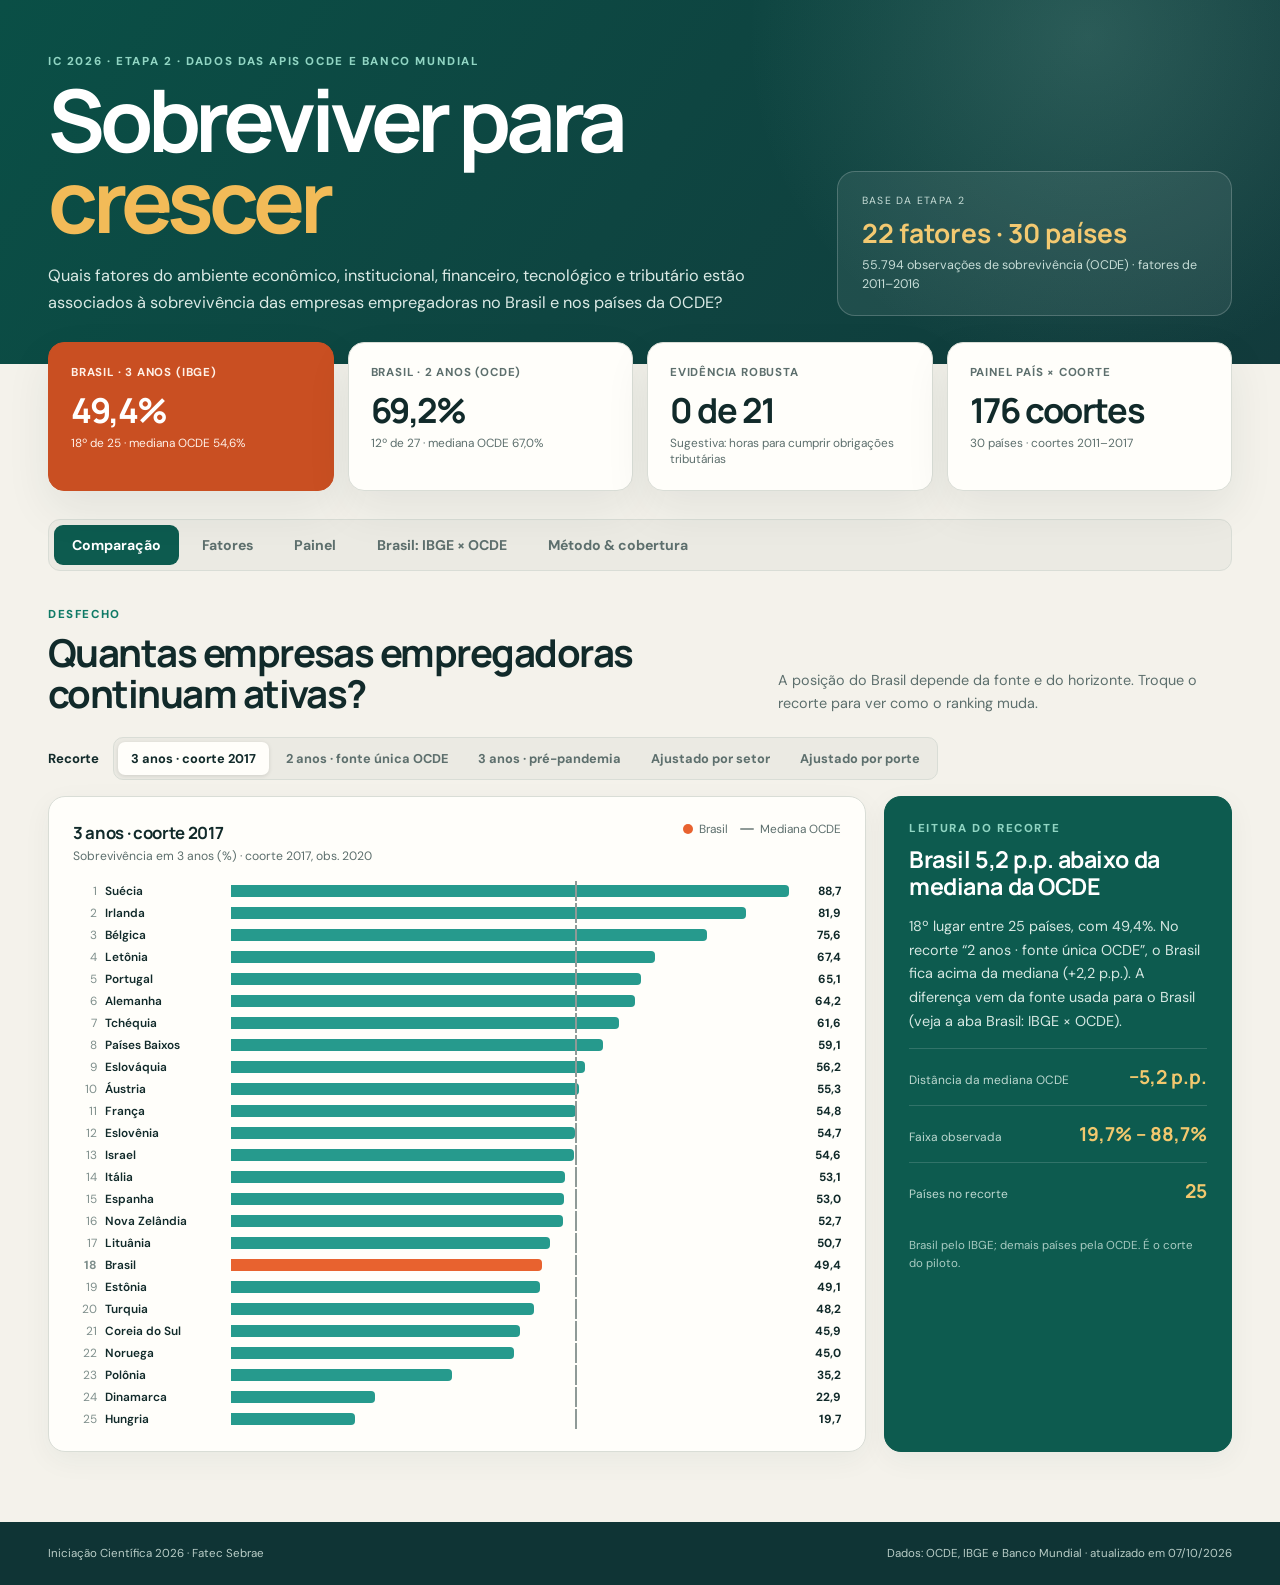
==== dashboard/index.html @ 199f6885 "Add files via upload" ====
<!doctype html>
<html lang="pt-BR">
<head>
  <meta charset="utf-8">
  <meta name="viewport" content="width=device-width, initial-scale=1">
  <meta name="description" content="Sobrevivência de empresas empregadoras no Brasil e em países da OCDE: comparação e fatores associados.">
  <title>Sobreviver para crescer</title>
  <link rel="stylesheet" href="assets/styles.css">
</head>
<body>
  <header class="hero">
    <div class="hero__inner">
      <div>
        <p class="eyebrow">IC 2026 · ETAPA 2 · DADOS DAS APIs OCDE E BANCO MUNDIAL</p>
        <h1>Sobreviver para <span>crescer</span></h1>
        <p class="hero__copy">Quais fatores do ambiente econômico, institucional, financeiro, tecnológico e tributário estão associados à sobrevivência das empresas empregadoras no Brasil e nos países da OCDE?</p>
      </div>
      <div class="hero__stamp" aria-label="Base de dados">
        <small>BASE DA ETAPA 2</small>
        <strong id="stamp-main">—</strong>
        <span id="stamp-sub">—</span>
      </div>
    </div>
  </header>

  <main>
    <section class="kpis" aria-label="Indicadores principais">
      <article class="kpi kpi--accent"><span>Brasil · 3 anos (IBGE)</span><strong id="kpi-a1">—</strong><small id="kpi-a1-sub">—</small></article>
      <article class="kpi"><span>Brasil · 2 anos (OCDE)</span><strong id="kpi-b">—</strong><small id="kpi-b-sub">—</small></article>
      <article class="kpi"><span>Evidência robusta</span><strong id="kpi-robust">—</strong><small id="kpi-robust-sub">—</small></article>
      <article class="kpi"><span>Painel país × coorte</span><strong id="kpi-panel">—</strong><small id="kpi-panel-sub">—</small></article>
    </section>

    <nav class="tabs" aria-label="Seções do dashboard" role="tablist">
      <button class="tab is-active" data-tab="comparison" role="tab">Comparação</button>
      <button class="tab" data-tab="factors" role="tab">Fatores</button>
      <button class="tab" data-tab="panel" role="tab">Painel</button>
      <button class="tab" data-tab="brazil" role="tab">Brasil: IBGE × OCDE</button>
      <button class="tab" data-tab="method" role="tab">Método & cobertura</button>
    </nav>

    <!-- COMPARAÇÃO -->
    <section class="tab-panel is-active" id="comparison">
      <div class="section-heading">
        <div><p class="eyebrow">DESFECHO</p><h2>Quantas empresas empregadoras continuam ativas?</h2></div>
        <p>A posição do Brasil depende da fonte e do horizonte. Troque o recorte para ver como o ranking muda.</p>
      </div>
      <div class="filter-row">
        <label for="design-select">Recorte</label>
        <div class="segmented" id="design-select" role="radiogroup" aria-label="Recorte analítico"></div>
      </div>
      <div class="grid grid--ranking">
        <article class="card chart-card">
          <div class="card__header">
            <div><h3 id="ranking-title">—</h3><p id="ranking-sub">—</p></div>
            <span class="legend"><i class="sw sw--brazil"></i>Brasil <i class="sw sw--median"></i>Mediana OCDE</span>
          </div>
          <div id="ranking-chart" class="ranking-chart" aria-label="Ranking das taxas de sobrevivência"></div>
        </article>
        <aside class="card insight-card">
          <p class="eyebrow">LEITURA DO RECORTE</p>
          <h3 id="comparison-headline">—</h3>
          <p id="comparison-text">—</p>
          <div class="mini-stat"><span>Distância da mediana OCDE</span><strong id="median-gap">—</strong></div>
          <div class="mini-stat"><span>Faixa observada</span><strong id="observed-range">—</strong></div>
          <div class="mini-stat"><span>Países no recorte</span><strong id="design-n">—</strong></div>
          <p class="microcopy" id="design-note">—</p>
        </aside>
      </div>
    </section>

    <!-- FATORES -->
    <section class="tab-panel" id="factors">
      <div class="section-heading">
        <div><p class="eyebrow">FATORES ANTERIORES À COORTE</p><h2>O que caminha junto com a sobrevivência?</h2></div>
        <p>Os 22 indicadores são medidos antes do nascimento das empresas. Uma associação só merece destaque se aparecer com o mesmo sinal em todos os recortes.</p>
      </div>
      <div class="filter-row">
        <label for="factor-select">Fator</label>
        <select id="factor-select"></select>
        <label for="factor-design">Recorte</label>
        <select id="factor-design"></select>
      </div>
      <div class="metric-strip">
        <div><span>Pearson r</span><strong id="metric-pearson">—</strong></div>
        <div><span>Spearman ρ</span><strong id="metric-spearman">—</strong></div>
        <div><span>Países</span><strong id="metric-n">—</strong></div>
        <div><span>p nominal</span><strong id="metric-p">—</strong></div>
        <div><span>q (Benjamini–Hochberg)</span><strong id="metric-q">—</strong></div>
        <div><span>Classificação</span><strong id="metric-evidence">—</strong></div>
      </div>
      <div class="grid grid--factors">
        <article class="card chart-card">
          <div class="card__header">
            <div><h3 id="scatter-title">—</h3><p id="scatter-sub">—</p></div>
            <span class="legend"><i class="sw sw--brazil"></i>Brasil <i class="sw sw--oecd"></i>OCDE</span>
          </div>
          <div id="scatter-chart" class="scatter-wrap"></div>
          <p class="chart-note" id="stability-note">—</p>
        </article>
        <aside class="card">
          <div class="card__header"><div><h3>Como ler</h3><p>Critério de classificação</p></div></div>
          <dl class="evidence-key">
            <dt><span class="badge badge--robusta">Robusta</span></dt><dd>Mesmo sinal em todos os recortes, p &lt; 0,05 em 3 ou mais e q &lt; 0,10 no painel ou em A1.</dd>
            <dt><span class="badge badge--sugestiva">Sugestiva</span></dt><dd>Mesmo sinal em todos os recortes e p &lt; 0,05 em 2 deles.</dd>
            <dt><span class="badge badge--sinal">Mesmo sinal</span></dt><dd>Direção estável, sem significância estatística.</dd>
            <dt><span class="badge badge--inconsistente">Inconsistente</span></dt><dd>O sinal muda entre recortes.</dd>
          </dl>
          <p class="microcopy">Correlação entre países não é efeito causal. Com 25 a 29 países, só correlações acima de |r| ≈ 0,4 costumam ser detectáveis.</p>
        </aside>
      </div>
      <article class="card heatmap-card">
        <div class="card__header">
          <div><h3>Consistência entre recortes</h3><p>Correlação de Pearson (r) de cada fator com a sobrevivência · * p &lt; 0,05 · clique numa linha para ver a dispersão</p></div>
          <div class="scale-legend" aria-hidden="true"><span>−0,5</span><i class="scale-bar"></i><span>+0,5</span></div>
        </div>
        <div class="table-wrap"><table id="heatmap" class="heatmap"><thead></thead><tbody></tbody></table></div>
      </article>
    </section>

    <!-- PAINEL -->
    <section class="tab-panel" id="panel">
      <div class="section-heading">
        <div><p class="eyebrow">PAINEL PAÍS × COORTE</p><h2>Somando várias coortes, o que se mantém?</h2></div>
        <p id="panel-intro">—</p>
      </div>
      <div class="grid grid--panel">
        <article class="card chart-card">
          <div class="card__header">
            <div><h3>Um fator por vez</h3><p>Variação da sobrevivência em 3 anos (p.p.) por 1 desvio-padrão do fator · intervalo de 95%</p></div>
            <span class="legend"><i class="sw sw--sig"></i>p &lt; 0,05 <i class="sw sw--nsig"></i>p ≥ 0,05</span>
          </div>
          <div id="forest-chart" class="forest-wrap"></div>
        </article>
        <aside class="card">
          <div class="card__header"><div><h3>Modelo conjunto</h3><p id="multi-sub">—</p></div></div>
          <div id="multi-chart" class="forest-wrap forest-wrap--small"></div>
          <p class="microcopy">Um fator por dimensão, escolhido antes de estimar. O sinal negativo de usuários de internet vem da colinearidade com a qualidade regulatória (VIF 3,3 e 4,0) e não deve ser interpretado.</p>
        </aside>
      </div>
    </section>

    <!-- BRASIL -->
    <section class="tab-panel" id="brazil">
      <div class="section-heading">
        <div><p class="eyebrow">FONTES PARA O BRASIL</p><h2>Mesmo país, mesma coorte, duas respostas</h2></div>
        <p>IBGE e OCDE concordam no primeiro ano e se afastam a partir do segundo. Por isso, a posição do Brasil no ranking exige ressalva.</p>
      </div>
      <div class="grid grid--brazil">
        <article class="card chart-card">
          <div class="card__header">
            <div><h3>Coorte de 2017</h3><p>Sobrevivência por idade da empresa (%)</p></div>
            <span class="legend"><i class="sw sw--brazil"></i>Brasil · IBGE <i class="sw sw--oecd"></i>Brasil · OCDE <i class="sw sw--median"></i>Mediana OCDE</span>
          </div>
          <div id="brazil-curve" class="curve-wrap"></div>
        </article>
        <aside class="card insight-card">
          <p class="eyebrow">DIVERGÊNCIA</p>
          <h3 id="div-headline">—</h3>
          <p id="div-text">—</p>
          <div id="div-table" class="horizon-list"></div>
          <p class="microcopy">O IBGE considera morta a empresa que encerra a atividade ou fica 24 meses sem empregados. O próximo passo é confirmar o critério usado no envio dos dados brasileiros à OCDE.</p>
        </aside>
      </div>
      <article class="card">
        <div class="card__header">
          <div><h3>Brasil na série da OCDE</h3><p>Sobrevivência em 1 e 2 anos por ano de observação (%)</p></div>
          <span class="legend"><i class="sw sw--oecd"></i>Brasil · OCDE <i class="sw sw--median"></i>Mediana OCDE</span>
        </div>
        <div class="multiples" id="brazil-multiples"></div>
      </article>
    </section>

    <!-- MÉTODO -->
    <section class="tab-panel" id="method">
      <div class="section-heading">
        <div><p class="eyebrow">TRANSPARÊNCIA</p><h2>Como os recortes foram construídos</h2></div>
        <p>Cada recorte testa as mesmas hipóteses com outro desfecho, período ou ajuste. A ausência de dados aparece na tabela de cobertura.</p>
      </div>
      <div class="grid grid--coverage">
        <article class="card coverage-card">
          <div class="card__header"><div><h3>Cobertura dos fatores (média 2014–2016)</h3><p id="coverage-sub">Países dos recortes A1 e B com dado para cada fator</p></div></div>
          <div class="table-wrap"><table id="coverage-table" class="coverage"><thead></thead><tbody></tbody></table></div>
        </article>
        <aside class="card method-card">
          <p class="eyebrow">RECORTES</p>
          <ol id="design-list"></ol>
          <h3>Fontes oficiais</h3>
          <div id="source-links" class="source-links"></div>
          <h3>Baixar dados</h3>
          <div class="downloads">
            <a class="download" href="assets/corte_A1_coorte2017_3anos.csv" download>Recorte A1 (.csv)</a>
            <a class="download" href="assets/corte_B_coorte2017_2anos.csv" download>Recorte B (.csv)</a>
            <a class="download" href="assets/painel_pais_coorte.csv" download>Painel (.csv)</a>
            <a class="download" href="assets/sintese_evidencia.csv" download>Síntese (.csv)</a>
          </div>
        </aside>
      </div>
    </section>
  </main>

  <footer><span>Iniciação Científica 2026 · Fatec Sebrae</span><span id="footer-date">Dados: OCDE, IBGE e Banco Mundial</span></footer>
  <div id="tooltip" class="tooltip" role="status" aria-live="polite"></div>
  <script src="assets/data.js"></script>
  <script src="assets/app.js"></script>
</body>
</html>
---- dashboard/assets/styles.css ----
@import url('https://fonts.googleapis.com/css2?family=DM+Sans:wght@400;500;600;700&family=Manrope:wght@500;600;700;800&display=swap');

:root {
  --ink: #112a2a;
  --muted: #5d6f6d;
  --faint: #7f8f8c;
  --paper: #f4f2eb;
  --card: #fffefa;
  --line: #d9ddd6;
  --grid: #e7e9e3;
  --axis: #aab6b3;
  --track: #e8ebe6;
  --tabs: #ebeae3;
  --brand: #0d5b4f;
  --brand-ink: #ffffff;
  --accent-text: #0f7a66;
  /* cores de dados (validadas: CVD ΔE 9,6 · contraste ≥ 3:1) */
  --teal: #00897b;
  --orange: #e8622f;
  --gray-mark: #8f9a97;
  --neutral-cell: #f0efec;
  --hero-a: #0a4f46;
  --hero-b: #123b3c;
  --gold: #f2bb58;
  --warn-bg: #fff3df;
  --warn-line: #e8cba7;
  --warn-ink: #764829;
  --shadow: 0 18px 45px rgba(20, 56, 51, .08);
  color-scheme: light;
}

@media (prefers-color-scheme: dark) {
  :root:not([data-theme="light"]) {
    --ink: #e6eeec;
    --muted: #a7b6b3;
    --faint: #8a9a97;
    --paper: #0f1717;
    --card: #162121;
    --line: #2a3938;
    --grid: #233130;
    --axis: #4d5e5b;
    --track: #243231;
    --tabs: #1b2726;
    --brand: #1a7a69;
    --accent-text: #5cc4ae;
    --teal: #26a69a;
    --orange: #f07a4a;
    --gray-mark: #8a9794;
    --neutral-cell: #2b3534;
    --hero-a: #0b3a34;
    --hero-b: #0d2526;
    --warn-bg: #2d2416;
    --warn-line: #5a4526;
    --warn-ink: #f1d3a7;
    --shadow: 0 18px 45px rgba(0, 0, 0, .35);
    color-scheme: dark;
  }
}
:root[data-theme="dark"] {
  --ink: #e6eeec; --muted: #a7b6b3; --faint: #8a9a97; --paper: #0f1717; --card: #162121; --line: #2a3938;
  --grid: #233130; --axis: #4d5e5b; --track: #243231; --tabs: #1b2726; --brand: #1a7a69; --accent-text: #5cc4ae;
  --teal: #26a69a; --orange: #f07a4a; --gray-mark: #8a9794; --neutral-cell: #2b3534; --hero-a: #0b3a34; --hero-b: #0d2526;
  --warn-bg: #2d2416; --warn-line: #5a4526; --warn-ink: #f1d3a7; --shadow: 0 18px 45px rgba(0,0,0,.35); color-scheme: dark;
}

* { box-sizing: border-box; }
html { scroll-behavior: smooth; }
body { margin: 0; color: var(--ink); background: var(--paper); font-family: "DM Sans", system-ui, sans-serif; }
button, select { font: inherit; }
.hero { color: white; background: radial-gradient(circle at 85% 10%, rgba(166,213,200,.18), transparent 30%), linear-gradient(125deg, var(--hero-a), var(--hero-b)); }
.hero__inner { max-width: 1240px; margin: auto; padding: 54px 28px 48px; display: flex; align-items: end; justify-content: space-between; gap: 32px; }
.eyebrow { margin: 0 0 10px; color: var(--accent-text); font-size: .72rem; font-weight: 800; letter-spacing: .14em; text-transform: uppercase; }
.hero .eyebrow { color: #91d5c3; }
h1, h2, h3 { font-family: Manrope, "DM Sans", sans-serif; }
h1 { margin: 0; font-size: clamp(2.6rem, 7vw, 5.4rem); line-height: .94; letter-spacing: -.06em; }
h1 span { color: var(--gold); }
.hero__copy { max-width: 700px; margin: 22px 0 0; color: #dbeae5; font-size: 1.02rem; line-height: 1.6; }
.hero__stamp { min-width: 250px; padding: 22px 24px; border: 1px solid rgba(255,255,255,.2); border-radius: 18px; background: rgba(255,255,255,.07); }
.hero__stamp small, .hero__stamp span { display: block; color: #c7ddd7; }
.hero__stamp small { font-size: .65rem; letter-spacing: .13em; }
.hero__stamp strong { display: block; margin: 8px 0 5px; color: #f3c971; font-size: 1.65rem; font-family: Manrope, sans-serif; }
.hero__stamp span { font-size: .78rem; line-height: 1.45; }
main { max-width: 1240px; margin: auto; padding: 0 28px 70px; }
.kpis { display: grid; grid-template-columns: repeat(4, 1fr); gap: 14px; margin: -22px 0 28px; position: relative; }
.kpi { min-height: 132px; padding: 22px; border: 1px solid var(--line); border-radius: 16px; background: var(--card); box-shadow: var(--shadow); }
.kpi--accent { color: white; border-color: #c94f22; background: #c94f22; }
.kpi span, .kpi small { display: block; }
.kpi span { color: var(--muted); font-size: .72rem; font-weight: 700; text-transform: uppercase; letter-spacing: .07em; }
.kpi--accent span, .kpi--accent small { color: #fff1e8; }
.kpi strong { display: block; margin: 6px 0 2px; font-family: Manrope, sans-serif; font-size: 2.15rem; letter-spacing: -.04em; }
.kpi small { color: var(--muted); font-size: .74rem; line-height: 1.4; }
.kpi--accent span, .kpi--accent small { color: #fff1e8; }
.tabs { display: flex; gap: 5px; padding: 5px; border: 1px solid var(--line); border-radius: 12px; background: var(--tabs); overflow-x: auto; }
.tab { padding: 11px 18px; color: var(--muted); border: 0; border-radius: 9px; background: transparent; cursor: pointer; white-space: nowrap; font-weight: 700; font-size: .88rem; }
.tab.is-active { color: var(--brand-ink); background: var(--brand); }
.tab:focus-visible, .seg:focus-visible, select:focus-visible { outline: 2px solid var(--orange); outline-offset: 2px; }
.tab-panel { display: none; padding-top: 36px; }
.tab-panel.is-active { display: block; }
.section-heading { display: grid; grid-template-columns: 1.2fr .8fr; gap: 48px; align-items: end; margin-bottom: 22px; }
.section-heading h2 { max-width: 720px; margin: 0; font-size: clamp(1.6rem, 3vw, 2.45rem); line-height: 1.08; letter-spacing: -.04em; }
.section-heading > p { margin: 0; color: var(--muted); line-height: 1.6; font-size: .9rem; }
.filter-row { display: flex; flex-wrap: wrap; align-items: center; gap: 10px 14px; margin-bottom: 16px; }
.filter-row label { font-weight: 700; font-size: .82rem; }
.segmented { display: flex; flex-wrap: wrap; gap: 4px; padding: 4px; border: 1px solid var(--line); border-radius: 10px; background: var(--tabs); }
.seg { padding: 8px 13px; border: 0; border-radius: 7px; background: transparent; color: var(--muted); cursor: pointer; font-size: .8rem; font-weight: 700; }
.seg.is-active { background: var(--card); color: var(--ink); box-shadow: 0 1px 4px rgba(0,0,0,.12); }
select { min-width: 230px; max-width: 100%; padding: 9px 12px; color: var(--ink); border: 1px solid var(--line); border-radius: 9px; background: var(--card); }
.grid { display: grid; gap: 18px; }
.grid--ranking { grid-template-columns: minmax(0, 2fr) minmax(260px, .85fr); }
.grid--factors { grid-template-columns: minmax(0, 1.75fr) minmax(260px, .75fr); margin-bottom: 18px; }
.grid--panel { grid-template-columns: minmax(0, 1.25fr) minmax(300px, 1fr); align-items: start; }
.grid--brazil { grid-template-columns: minmax(0, 1.6fr) minmax(280px, .9fr); margin-bottom: 18px; }
.grid--coverage { grid-template-columns: minmax(0, 1.7fr) minmax(300px, .8fr); }
.card { min-width: 0; padding: 24px; border: 1px solid var(--line); border-radius: 17px; background: var(--card); box-shadow: 0 8px 28px rgba(20,56,51,.05); }
.card__header { display: flex; flex-wrap: wrap; align-items: start; justify-content: space-between; gap: 10px 16px; margin-bottom: 18px; }
.card h3 { margin: 0; font-size: 1.05rem; letter-spacing: -.02em; }
.card__header p { margin: 4px 0 0; color: var(--muted); font-size: .76rem; line-height: 1.45; }
.legend { display: flex; flex-wrap: wrap; align-items: center; gap: 4px 6px; color: var(--muted); font-size: .74rem; }
.sw { display: inline-block; width: 10px; height: 10px; margin-left: 6px; border-radius: 50%; }
.sw--brazil { background: var(--orange); }
.sw--oecd { background: var(--teal); }
.sw--median { width: 14px; height: 2px; border-radius: 1px; background: var(--gray-mark); }
.sw--sig { background: var(--teal); }
.sw--nsig { background: transparent; border: 2px solid var(--gray-mark); }

/* ranking */
.ranking-chart { display: grid; gap: 6px; }
.rank-row { display: grid; grid-template-columns: 24px 118px minmax(80px,1fr) 44px; gap: 8px; align-items: center; font-size: .74rem; }
.rank-number { color: var(--faint); text-align: right; font-variant-numeric: tabular-nums; }
.rank-country { overflow: hidden; text-overflow: ellipsis; white-space: nowrap; font-weight: 600; }
.rank-track { position: relative; height: 12px; }
.rank-bar { display: block; height: 100%; border-radius: 0 4px 4px 0; background: var(--teal); opacity: .85; }
.rank-median { position: absolute; top: -4px; bottom: -4px; width: 2px; background: var(--gray-mark); }
.rank-row.is-brazil { font-weight: 800; }
.rank-row.is-brazil .rank-bar { background: var(--orange); opacity: 1; }
.rank-value { text-align: right; font-weight: 700; font-variant-numeric: tabular-nums; }

/* insight */
.insight-card { color: white; background: #0d5b4f; border-color: #0d5b4f; }
.insight-card .eyebrow { color: #91d5c3; }
.insight-card h3 { margin: 4px 0 14px; font-size: 1.45rem; line-height: 1.18; }
.insight-card > p:not(.eyebrow):not(.microcopy) { color: #d5e7e2; font-size: .9rem; line-height: 1.65; }
.mini-stat { display: flex; align-items: baseline; justify-content: space-between; gap: 12px; padding: 15px 0; border-top: 1px solid rgba(255,255,255,.15); }
.mini-stat span { color: #bdd8d0; font-size: .75rem; }
.mini-stat strong { color: #f2c86e; font-size: 1.2rem; font-family: Manrope, sans-serif; }
.microcopy { margin: 18px 0 0; color: var(--faint); font-size: .72rem; line-height: 1.55; }
.insight-card .microcopy { color: #a9cbc2; }

/* fatores */
.metric-strip { display: grid; grid-template-columns: repeat(6, 1fr); margin-bottom: 18px; border: 1px solid var(--line); border-radius: 14px; background: var(--card); overflow: hidden; }
.metric-strip div { padding: 14px 16px; border-right: 1px solid var(--line); }
.metric-strip div:last-child { border: 0; }
.metric-strip span, .metric-strip strong { display: block; }
.metric-strip span { color: var(--muted); font-size: .66rem; text-transform: uppercase; letter-spacing: .06em; }
.metric-strip strong { margin-top: 4px; font-size: 1.05rem; font-family: Manrope, sans-serif; }
.scatter-wrap, .curve-wrap, .forest-wrap { position: relative; }
.scatter-wrap svg, .curve-wrap svg, .forest-wrap svg, .multiples svg { display: block; width: 100%; height: auto; overflow: visible; }
.axis { stroke: var(--axis); stroke-width: 1; }
.gridline { stroke: var(--grid); stroke-width: 1; }
.zero-line { stroke: var(--axis); stroke-width: 1.5; }
.axis-label, .tick-label { fill: var(--muted); font-family: "DM Sans", sans-serif; font-size: 11px; }
.data-label { fill: var(--ink); font-family: "DM Sans", sans-serif; font-size: 11px; font-weight: 700; }
.point { fill: var(--teal); stroke: var(--card); stroke-width: 2; }
.point--brazil { fill: var(--orange); }
.hit { fill: transparent; cursor: pointer; }
.hit:hover + .point, .hit:focus + .point { stroke: var(--ink); }
.regression { stroke: var(--gray-mark); stroke-width: 2; }
.chart-note { margin: 10px 0 0; padding-top: 12px; border-top: 1px solid var(--line); color: var(--muted); font-size: .74rem; line-height: 1.5; }
.evidence-key { margin: 0; display: grid; gap: 12px; }
.evidence-key dt { margin: 0; }
.evidence-key dd { margin: 4px 0 0; color: var(--muted); font-size: .78rem; line-height: 1.5; }
.badge { display: inline-block; padding: 3px 8px; border-radius: 6px; font-size: .7rem; font-weight: 800; white-space: nowrap; border: 1px solid var(--line); background: var(--card); color: var(--ink); }
.badge::before { content: ""; display: inline-block; width: 8px; height: 8px; margin-right: 5px; border-radius: 50%; vertical-align: 0; }
.badge--robusta::before { background: var(--teal); }
.badge--sugestiva::before { background: var(--teal); opacity: .55; }
.badge--sinal::before { border: 2px solid var(--gray-mark); width: 4px; height: 4px; }
.badge--inconsistente::before { background: var(--gray-mark); opacity: .4; }
.heatmap-card { padding-bottom: 14px; }
.scale-legend { display: flex; align-items: center; gap: 8px; color: var(--muted); font-size: .72rem; }
.scale-bar { display: inline-block; width: 150px; height: 10px; border-radius: 3px; background: linear-gradient(90deg, var(--orange), var(--neutral-cell), var(--teal)); }
.table-wrap { max-height: 620px; overflow: auto; }
table { width: 100%; border-collapse: collapse; font-size: .76rem; }
th { position: sticky; top: 0; z-index: 1; padding: 9px 8px; color: var(--muted); background: var(--card); border-bottom: 1px solid var(--line); text-align: center; white-space: nowrap; font-weight: 700; }
th:first-child, td:first-child { position: sticky; left: 0; z-index: 2; text-align: left; background: var(--card); }
td { padding: 0; border-bottom: 2px solid var(--card); text-align: center; }
.heatmap td:first-child { padding: 7px 10px 7px 0; white-space: nowrap; }
.heatmap td.dim { padding: 7px 10px; color: var(--muted); font-size: .7rem; white-space: nowrap; text-align: left; }
.heatmap td.cell { min-width: 64px; padding: 7px 6px; border-left: 2px solid var(--card); font-variant-numeric: tabular-nums; }
.heatmap td.cell.sig { font-weight: 800; }
.heatmap td.ev { padding: 6px 8px; text-align: left; }
.heatmap tbody tr { cursor: pointer; }
.heatmap tbody tr:hover td:first-child, .heatmap tbody tr.is-selected td:first-child { color: var(--accent-text); font-weight: 800; }
.coverage td { padding: 7px 6px; border-bottom: 1px solid var(--grid); }
.coverage td:first-child { padding-right: 12px; white-space: nowrap; }
.coverage-dot { display: inline-block; width: 10px; height: 10px; border-radius: 50%; border: 2px solid var(--gray-mark); }
.coverage-dot.has-data { border-color: var(--teal); background: var(--teal); }
.forest-wrap--small { margin-bottom: 4px; }
.ci { stroke: var(--gray-mark); stroke-width: 2; stroke-linecap: round; }
.ci--sig { stroke: var(--teal); }
.est { fill: var(--card); stroke: var(--gray-mark); stroke-width: 2; }
.est--sig { fill: var(--teal); stroke: var(--card); }
.row-label { fill: var(--ink); font-family: "DM Sans", sans-serif; font-size: 11.5px; }
.row-dim { fill: var(--faint); font-family: "DM Sans", sans-serif; font-size: 10px; }
.curve-line { fill: none; stroke: var(--orange); stroke-width: 2; stroke-linejoin: round; stroke-linecap: round; }
.curve-area { fill: var(--orange); opacity: .08; }
.median-line { fill: none; stroke: var(--gray-mark); stroke-width: 2; stroke-linejoin: round; }
.oecd-line { fill: none; stroke: var(--teal); stroke-width: 2; stroke-linejoin: round; }
.dot-brazil { fill: var(--orange); stroke: var(--card); stroke-width: 2; }
.dot-oecd { fill: var(--teal); stroke: var(--card); stroke-width: 2; }
.dot-median { fill: var(--gray-mark); stroke: var(--card); stroke-width: 2; }
.multiples { display: grid; grid-template-columns: 1fr 1fr; gap: 26px; }
.multiples h4 { margin: 0 0 6px; font-size: .82rem; font-family: Manrope, sans-serif; }
.horizon-list { margin-top: 12px; }
.horizon { display: grid; grid-template-columns: 1fr 64px 64px 60px; gap: 6px; align-items: center; padding: 9px 0; border-top: 1px solid rgba(255,255,255,.14); font-size: .76rem; }
.horizon.head { color: #a9cbc2; font-size: .66rem; text-transform: uppercase; letter-spacing: .05em; }
.horizon strong, .horizon span:not(:first-child) { text-align: right; font-variant-numeric: tabular-nums; }
.horizon strong { color: #f2c86e; }
.method-card ol { list-style: none; padding: 0; margin: 0 0 24px; counter-reset: layer; }
.method-card li { position: relative; padding: 12px 0 12px 42px; border-bottom: 1px solid var(--line); counter-increment: layer; }
.method-card li::before { content: counter(layer); position: absolute; left: 0; top: 12px; display: grid; place-items: center; width: 26px; height: 26px; color: white; border-radius: 50%; background: #0d5b4f; font-weight: 800; font-size: .7rem; }
.method-card li strong, .method-card li span { display: block; }
.method-card li strong { font-size: .8rem; }
.method-card li span { margin-top: 3px; color: var(--muted); font-size: .72rem; line-height: 1.45; }
.method-card h3 { margin-top: 6px; }
.source-links { display: grid; gap: 8px; margin: 12px 0 22px; }
.source-links a { color: var(--accent-text); font-size: .76rem; text-decoration: none; line-height: 1.4; }
.source-links a:hover { text-decoration: underline; }
.downloads { display: flex; flex-wrap: wrap; gap: 8px; margin-top: 12px; }
.download { display: inline-block; padding: 9px 12px; color: white; border-radius: 9px; background: #0d5b4f; text-decoration: none; font-weight: 700; font-size: .74rem; }
footer { display: flex; justify-content: space-between; gap: 20px; padding: 24px max(28px, calc((100% - 1184px)/2)); color: #b9cdc7; background: #0f3435; font-size: .72rem; }
.tooltip { position: fixed; z-index: 20; display: none; max-width: 240px; padding: 9px 11px; color: white; border-radius: 8px; background: rgba(17,42,42,.95); box-shadow: var(--shadow); pointer-events: none; font-size: .74rem; line-height: 1.45; }

@media (max-width: 900px) {
  .hero__inner { align-items: start; flex-direction: column; }
  .kpis { grid-template-columns: repeat(2,1fr); }
  .section-heading, .grid--ranking, .grid--factors, .grid--panel, .grid--brazil, .grid--coverage { grid-template-columns: 1fr; }
  .section-heading { gap: 12px; }
  .metric-strip { grid-template-columns: repeat(3,1fr); }
  .metric-strip div:nth-child(3) { border-right: 0; }
  .metric-strip div:nth-child(n+4) { border-top: 1px solid var(--line); }
}
@media (max-width: 560px) {
  .hero__inner, main { padding-left: 16px; padding-right: 16px; }
  .hero__stamp { width: 100%; min-width: 0; }
  .kpi { padding: 16px; min-height: 112px; }
  .kpi strong { font-size: 1.6rem; }
  .card { padding: 16px; }
  .filter-row { align-items: stretch; flex-direction: column; }
  select { width: 100%; min-width: 0; }
  .metric-strip { grid-template-columns: 1fr 1fr; }
  .metric-strip div { border-bottom: 1px solid var(--line); }
  .metric-strip div:nth-child(3) { border-right: 1px solid var(--line); }
  .metric-strip div:nth-child(even) { border-right: 0; }
  .rank-row { grid-template-columns: 20px 86px minmax(50px,1fr) 38px; }
  .multiples { grid-template-columns: 1fr; }
  footer { flex-direction: column; }
}
.heatmap-card .table-wrap { max-height: none; }
.coverage-card .table-wrap { max-height: none; }
.coverage td.dim { color: var(--muted); font-size: .7rem; white-space: nowrap; text-align: left; }
.coverage td.cov { white-space: nowrap; text-align: left; }
.cov-track { display: inline-block; width: 90px; height: 8px; margin-right: 8px; border-radius: 4px; background: var(--track); vertical-align: middle; overflow: hidden; }
.cov-track i { display: block; height: 100%; background: var(--teal); border-radius: 0 4px 4px 0; }
.coverage td.cov b { font-variant-numeric: tabular-nums; font-size: .74rem; }
.coverage td.miss { text-align: left; color: var(--muted); font-size: .72rem; line-height: 1.4; min-width: 160px; }
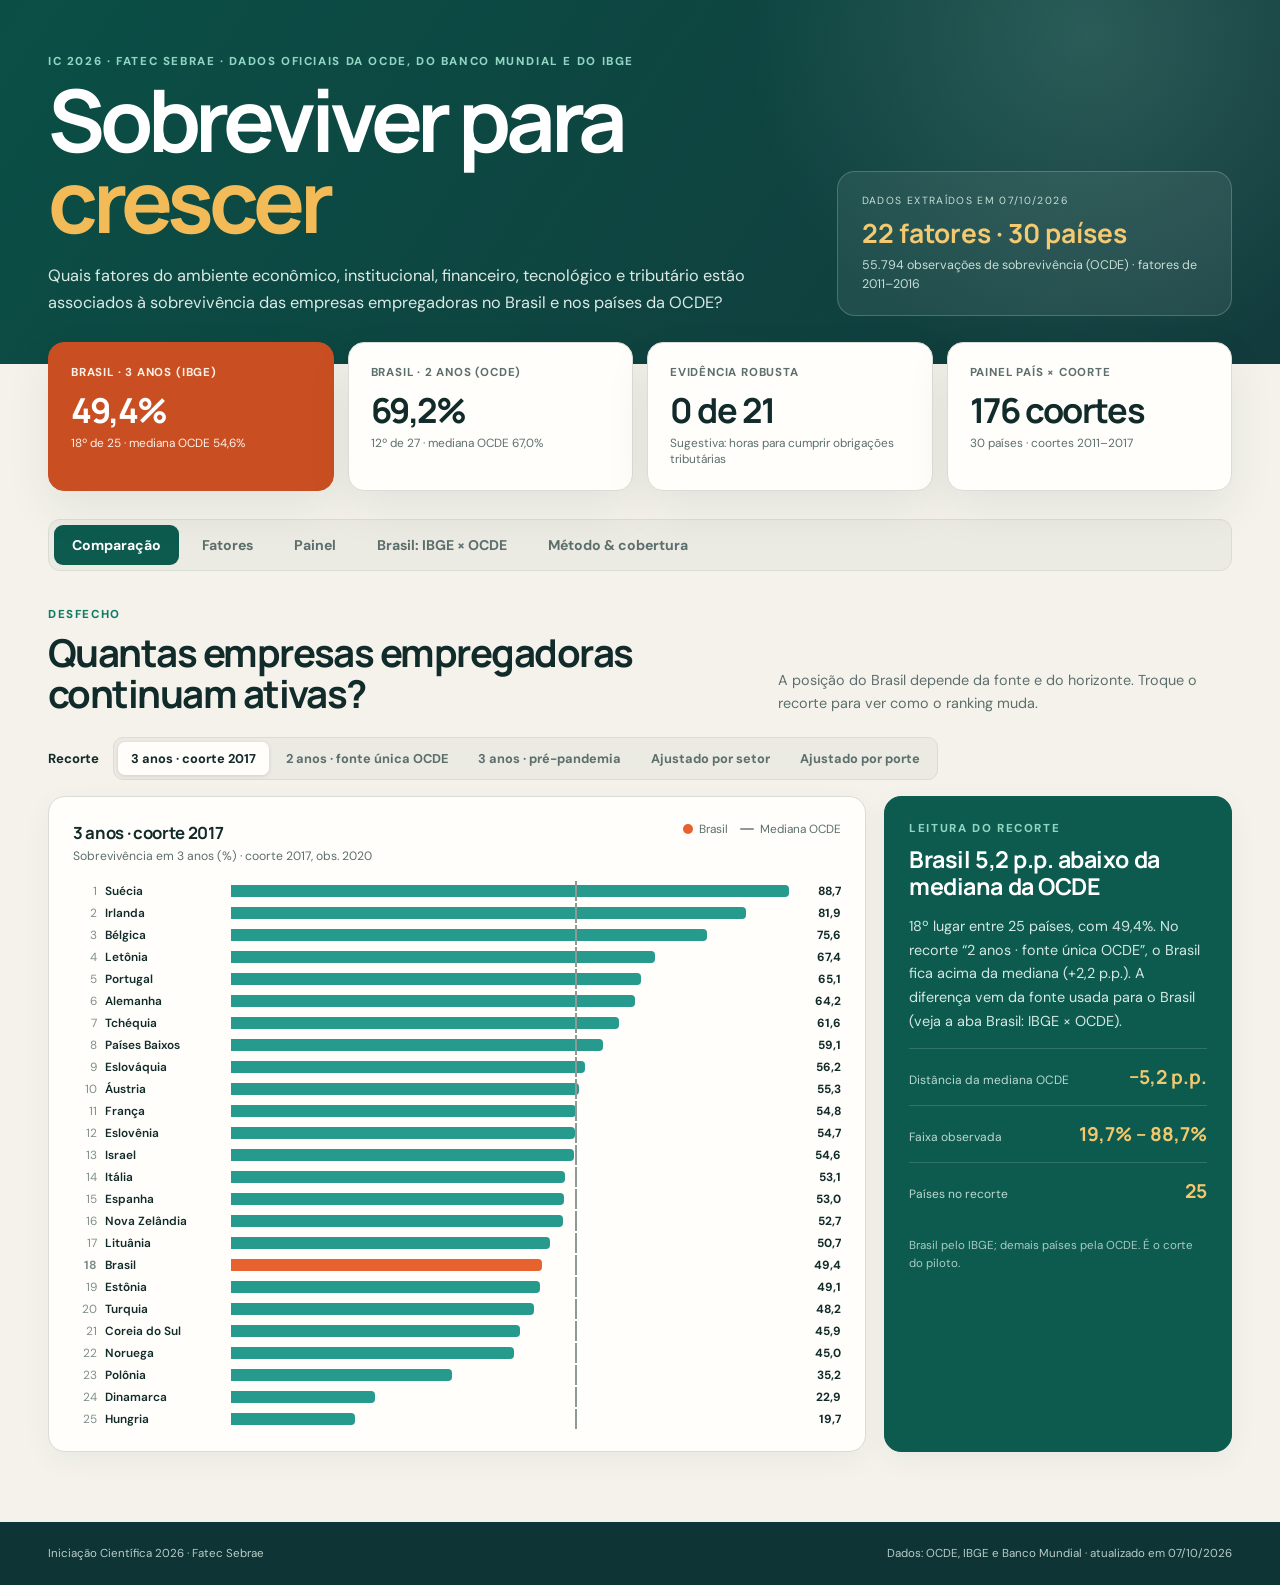
==== commit 0bf1d353: "Add files via upload" ====
--- a/dashboard/index.html
+++ b/dashboard/index.html
@@ -11,12 +11,12 @@
   <header class="hero">
     <div class="hero__inner">
       <div>
-        <p class="eyebrow">IC 2026 · ETAPA 2 · DADOS DAS APIs OCDE E BANCO MUNDIAL</p>
+        <p class="eyebrow">IC 2026 · FATEC SEBRAE · DADOS OFICIAIS DA OCDE, DO BANCO MUNDIAL E DO IBGE</p>
         <h1>Sobreviver para <span>crescer</span></h1>
         <p class="hero__copy">Quais fatores do ambiente econômico, institucional, financeiro, tecnológico e tributário estão associados à sobrevivência das empresas empregadoras no Brasil e nos países da OCDE?</p>
       </div>
       <div class="hero__stamp" aria-label="Base de dados">
-        <small>BASE DA ETAPA 2</small>
+        <small>DADOS EXTRAÍDOS EM 07/10/2026</small>
         <strong id="stamp-main">—</strong>
         <span id="stamp-sub">—</span>
       </div>
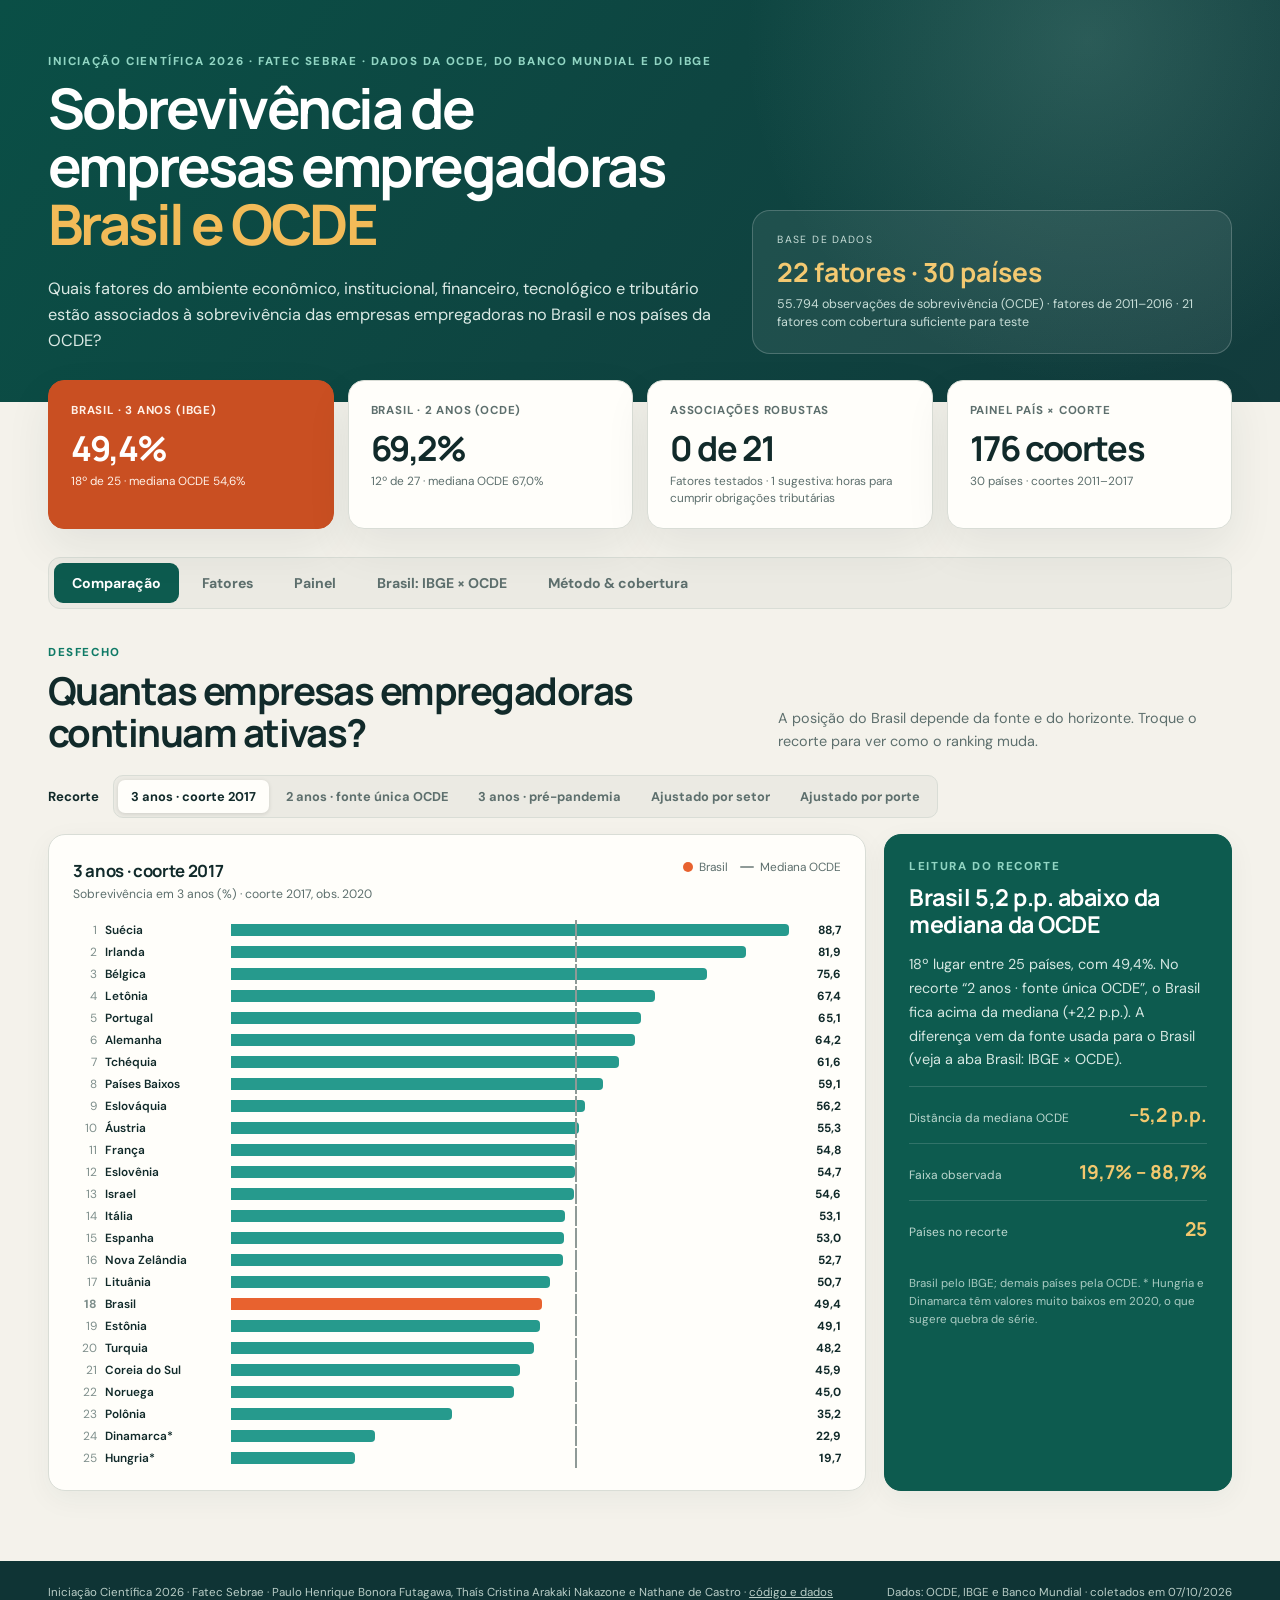
==== commit b5c56add: "Add files via upload" ====
--- a/dashboard/index.html
+++ b/dashboard/index.html
@@ -4,19 +4,19 @@
   <meta charset="utf-8">
   <meta name="viewport" content="width=device-width, initial-scale=1">
   <meta name="description" content="Sobrevivência de empresas empregadoras no Brasil e em países da OCDE: comparação e fatores associados.">
-  <title>Sobreviver para crescer</title>
+  <title>Sobrevivência de empresas empregadoras: Brasil e OCDE</title>
   <link rel="stylesheet" href="assets/styles.css">
 </head>
 <body>
   <header class="hero">
     <div class="hero__inner">
       <div>
-        <p class="eyebrow">IC 2026 · FATEC SEBRAE · DADOS OFICIAIS DA OCDE, DO BANCO MUNDIAL E DO IBGE</p>
-        <h1>Sobreviver para <span>crescer</span></h1>
+        <p class="eyebrow">INICIAÇÃO CIENTÍFICA 2026 · FATEC SEBRAE · DADOS DA OCDE, DO BANCO MUNDIAL E DO IBGE</p>
+        <h1>Sobrevivência de empresas empregadoras <span>Brasil e OCDE</span></h1>
         <p class="hero__copy">Quais fatores do ambiente econômico, institucional, financeiro, tecnológico e tributário estão associados à sobrevivência das empresas empregadoras no Brasil e nos países da OCDE?</p>
       </div>
       <div class="hero__stamp" aria-label="Base de dados">
-        <small>DADOS EXTRAÍDOS EM 07/10/2026</small>
+        <small>BASE DE DADOS</small>
         <strong id="stamp-main">—</strong>
         <span id="stamp-sub">—</span>
       </div>
@@ -27,7 +27,7 @@
     <section class="kpis" aria-label="Indicadores principais">
       <article class="kpi kpi--accent"><span>Brasil · 3 anos (IBGE)</span><strong id="kpi-a1">—</strong><small id="kpi-a1-sub">—</small></article>
       <article class="kpi"><span>Brasil · 2 anos (OCDE)</span><strong id="kpi-b">—</strong><small id="kpi-b-sub">—</small></article>
-      <article class="kpi"><span>Evidência robusta</span><strong id="kpi-robust">—</strong><small id="kpi-robust-sub">—</small></article>
+      <article class="kpi"><span>Associações robustas</span><strong id="kpi-robust">—</strong><small id="kpi-robust-sub">—</small></article>
       <article class="kpi"><span>Painel país × coorte</span><strong id="kpi-panel">—</strong><small id="kpi-panel-sub">—</small></article>
     </section>
 
@@ -73,8 +73,9 @@
     <section class="tab-panel" id="factors">
       <div class="section-heading">
         <div><p class="eyebrow">FATORES ANTERIORES À COORTE</p><h2>O que caminha junto com a sobrevivência?</h2></div>
-        <p>Os 22 indicadores são medidos antes do nascimento das empresas. Uma associação só merece destaque se aparecer com o mesmo sinal em todos os recortes.</p>
-      </div>
+        <p id="factors-intro">—</p>
+      </div>
+      <p class="callout" id="tests-note">—</p>
       <div class="filter-row">
         <label for="factor-select">Fator</label>
         <select id="factor-select"></select>
@@ -83,11 +84,11 @@
       </div>
       <div class="metric-strip">
         <div><span>Pearson r</span><strong id="metric-pearson">—</strong></div>
-        <div><span>Spearman ρ</span><strong id="metric-spearman">—</strong></div>
+        <div><span>Spearman (rho)</span><strong id="metric-spearman">—</strong><small id="metric-spearman-p"></small></div>
         <div><span>Países</span><strong id="metric-n">—</strong></div>
-        <div><span>p nominal</span><strong id="metric-p">—</strong></div>
+        <div><span>p (Pearson)</span><strong id="metric-p">—</strong></div>
         <div><span>q (Benjamini–Hochberg)</span><strong id="metric-q">—</strong></div>
-        <div><span>Classificação</span><strong id="metric-evidence">—</strong></div>
+        <div><span>Classificação do fator</span><strong id="metric-evidence">—</strong><small>em todos os recortes</small></div>
       </div>
       <div class="grid grid--factors">
         <article class="card chart-card">
@@ -111,7 +112,7 @@
       </div>
       <article class="card heatmap-card">
         <div class="card__header">
-          <div><h3>Consistência entre recortes</h3><p>Correlação de Pearson (r) de cada fator com a sobrevivência · * p &lt; 0,05 · clique numa linha para ver a dispersão</p></div>
+          <div><h3>Consistência entre recortes</h3><p>Correlação de Pearson (r) de cada fator com a sobrevivência, por recorte; na última coluna, o coeficiente do painel (p.p. por desvio-padrão) · * p &lt; 0,05 antes da correção para múltiplos testes · clique numa linha para ver a dispersão</p></div>
           <div class="scale-legend" aria-hidden="true"><span>−0,5</span><i class="scale-bar"></i><span>+0,5</span></div>
         </div>
         <div class="table-wrap"><table id="heatmap" class="heatmap"><thead></thead><tbody></tbody></table></div>
@@ -131,11 +132,12 @@
             <span class="legend"><i class="sw sw--sig"></i>p &lt; 0,05 <i class="sw sw--nsig"></i>p ≥ 0,05</span>
           </div>
           <div id="forest-chart" class="forest-wrap"></div>
+          <p class="chart-note" id="panel-note">—</p>
         </article>
         <aside class="card">
           <div class="card__header"><div><h3>Modelo conjunto</h3><p id="multi-sub">—</p></div></div>
           <div id="multi-chart" class="forest-wrap forest-wrap--small"></div>
-          <p class="microcopy">Um fator por dimensão, escolhido antes de estimar. O sinal negativo de usuários de internet vem da colinearidade com a qualidade regulatória (VIF 3,3 e 4,0) e não deve ser interpretado.</p>
+          <p class="microcopy">Um fator por dimensão, escolhido antes de estimar. O coeficiente de usuários de internet é negativo e o mais significativo do modelo, mas não tem interpretação teórica clara; pode refletir a correlação com a qualidade regulatória (VIF 3,3 e 4,0). Por isso, o modelo conjunto deve ser lido com cautela.</p>
         </aside>
       </div>
     </section>
@@ -159,7 +161,7 @@
           <h3 id="div-headline">—</h3>
           <p id="div-text">—</p>
           <div id="div-table" class="horizon-list"></div>
-          <p class="microcopy">O IBGE considera morta a empresa que encerra a atividade ou fica 24 meses sem empregados. O próximo passo é confirmar o critério usado no envio dos dados brasileiros à OCDE.</p>
+          <p class="microcopy">O IBGE considera morta a empresa que encerra a atividade ou fica 24 meses sem empregados. O próximo passo é confirmar o critério usado no envio dos dados brasileiros à OCDE. A coleta cobre a sobrevivência de 1 a 3 anos na base da OCDE; por isso a mediana termina no terceiro ano.</p>
         </aside>
       </div>
       <article class="card">
@@ -196,10 +198,20 @@
           </div>
         </aside>
       </div>
+      <article class="card limits-card">
+        <div class="card__header"><div><h3>Limitações</h3><p>O que os resultados permitem e não permitem afirmar</p></div></div>
+        <ul class="limits">
+          <li><strong>Doing Business.</strong> Horas e número de pagamentos de tributos, carga sobre o lucro, tempo para abrir empresa e recuperação na insolvência referem-se a uma empresa hipotética padronizada, de porte médio, e não a microempresas reais. O Banco Mundial descontinuou a publicação em 2021, após identificar irregularidades nos dados das edições de 2018 e 2020.</li>
+          <li><strong>Recortes não independentes.</strong> Os recortes compartilham países e, em parte, os mesmos dados; não são confirmações separadas de um mesmo resultado.</li>
+          <li><strong>Brasil.</strong> O país entra apenas nos recortes A1 e B. No A1, a taxa brasileira vem do IBGE, cuja definição de morte de empresa difere da usada pela OCDE.</li>
+          <li><strong>Poder estatístico.</strong> Com 25 a 30 países, só correlações moderadas ou fortes são detectáveis; não encontrar associação não prova que ela não exista.</li>
+          <li><strong>Associação, não causa.</strong> O painel tem apenas efeitos fixos de coorte e, portanto, compara países, como as correlações. Os resultados são associações observacionais entre países e não se transferem automaticamente para o nível das empresas.</li>
+        </ul>
+      </article>
     </section>
   </main>
 
-  <footer><span>Iniciação Científica 2026 · Fatec Sebrae</span><span id="footer-date">Dados: OCDE, IBGE e Banco Mundial</span></footer>
+  <footer><span>Iniciação Científica 2026 · Fatec Sebrae · Paulo Henrique Bonora Futagawa, Thaís Cristina Arakaki Nakazone e Nathane de Castro · <a href="https://github.com/thaisnakazone/IC-2026" target="_blank" rel="noopener">código e dados</a></span><span id="footer-date">Dados: OCDE, IBGE e Banco Mundial</span></footer>
   <div id="tooltip" class="tooltip" role="status" aria-live="polite"></div>
   <script src="assets/data.js"></script>
   <script src="assets/app.js"></script>
--- a/dashboard/assets/styles.css
+++ b/dashboard/assets/styles.css
@@ -72,7 +72,8 @@
 .eyebrow { margin: 0 0 10px; color: var(--accent-text); font-size: .72rem; font-weight: 800; letter-spacing: .14em; text-transform: uppercase; }
 .hero .eyebrow { color: #91d5c3; }
 h1, h2, h3 { font-family: Manrope, "DM Sans", sans-serif; }
-h1 { margin: 0; font-size: clamp(2.6rem, 7vw, 5.4rem); line-height: .94; letter-spacing: -.06em; }
+h1 { margin: 0; font-size: clamp(2rem, 4.4vw, 3.5rem); line-height: 1.04; letter-spacing: -.045em; }
+h1 span { display: block; }
 h1 span { color: var(--gold); }
 .hero__copy { max-width: 700px; margin: 22px 0 0; color: #dbeae5; font-size: 1.02rem; line-height: 1.6; }
 .hero__stamp { min-width: 250px; padding: 22px 24px; border: 1px solid rgba(255,255,255,.2); border-radius: 18px; background: rgba(255,255,255,.07); }
@@ -263,3 +264,19 @@
 .cov-track i { display: block; height: 100%; background: var(--teal); border-radius: 0 4px 4px 0; }
 .coverage td.cov b { font-variant-numeric: tabular-nums; font-size: .74rem; }
 .coverage td.miss { text-align: left; color: var(--muted); font-size: .72rem; line-height: 1.4; min-width: 160px; }
+
+/* v4 */
+.callout { margin: 0 0 18px; padding: 13px 16px; border: 1px solid var(--line); border-left: 4px solid var(--orange); border-radius: 10px; background: var(--card); color: var(--ink); font-size: .84rem; line-height: 1.55; }
+.metric-strip small { display: block; margin-top: 2px; color: var(--muted); font-size: .68rem; }
+.regression--extra { stroke-dasharray: 5 5; opacity: .6; }
+.heatmap th small { display: block; margin-top: 1px; color: var(--faint); font-size: .6rem; font-weight: 500; }
+.heatmap td.panel-col, .heatmap th.panel-col { border-left: 10px solid var(--card); }
+.heatmap td.panel-col { background: transparent; color: var(--ink); box-shadow: inset 2px 0 0 var(--line); }
+.limits-card { margin-top: 18px; }
+.limits { margin: 0; padding-left: 18px; display: grid; gap: 9px; color: var(--muted); font-size: .8rem; line-height: 1.55; }
+.limits strong { color: var(--ink); }
+footer a { color: inherit; }
+@media (max-width: 560px) {
+  .tabs { flex-wrap: wrap; }
+  .tab { padding: 9px 12px; }
+}
